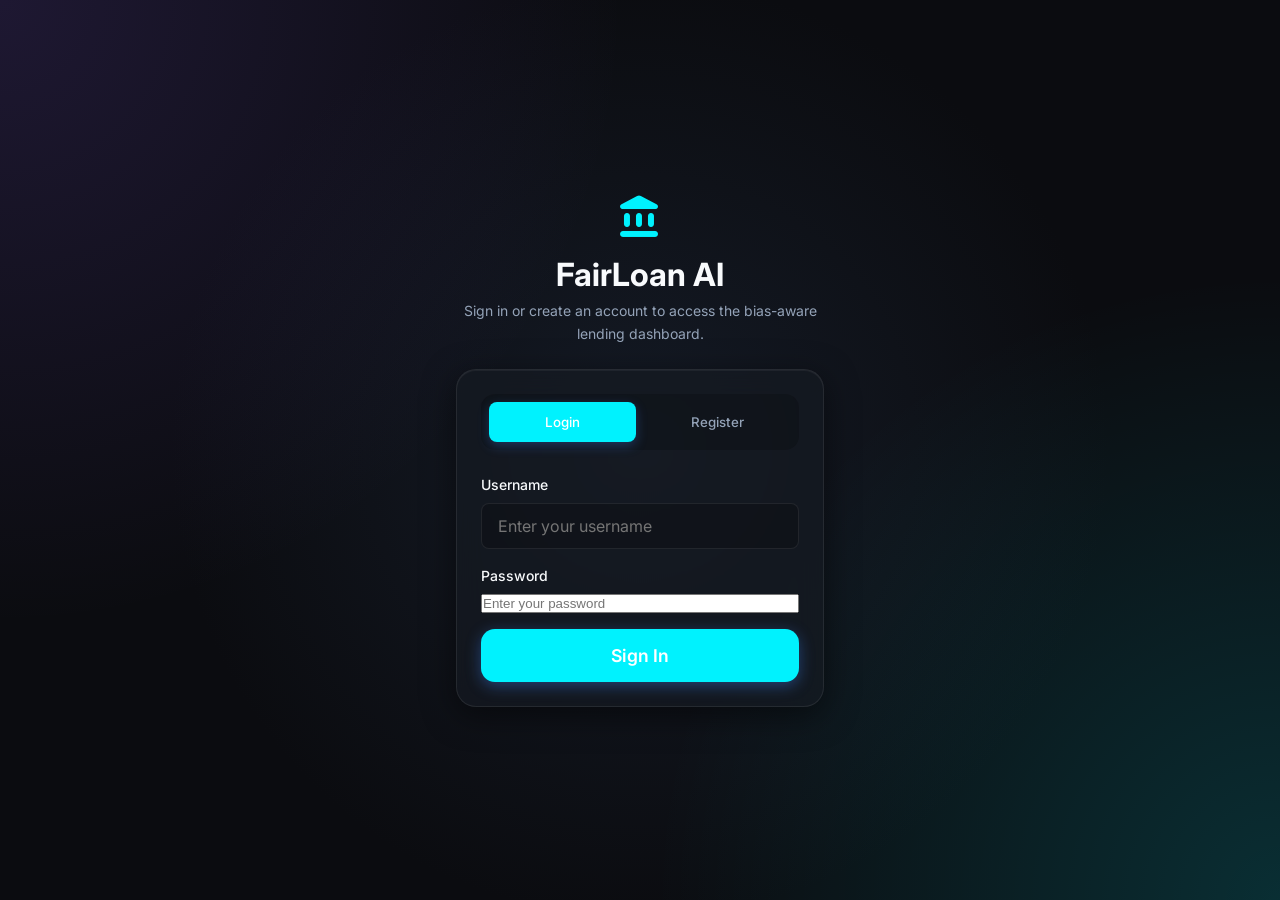
==== login.html @ 4c4ccc78 "Initial commit" ====
<!DOCTYPE html>
<html lang="en">
<head>
    <meta charset="UTF-8">
    <meta name="viewport" content="width=device-width, initial-scale=1.0">
    <title>Login - FairLoan AI</title>
    <link rel="stylesheet" href="styles.css">
    <link href="https://fonts.googleapis.com/css2?family=Inter:wght@400;500;600;700&display=swap" rel="stylesheet">
    <link href="https://fonts.googleapis.com/icon?family=Material+Icons+Round" rel="stylesheet">
</head>
<body class="login-body">
    
    <div class="login-container slide-up">
        <div class="login-header text-center">
            <span class="material-icons-round text-primary" style="font-size: 3rem;">account_balance</span>
            <h1>FairLoan AI</h1>
            <p class="text-muted text-sm mt-2">Sign in or create an account to access the bias-aware lending dashboard.</p>
        </div>

        <div class="card glass-effect mt-4">
            <!-- Tabs for Login / Register -->
            <div class="tabs">
                <button class="tab-btn active" id="tab-login" onclick="switchTab('login')">Login</button>
                <button class="tab-btn" id="tab-register" onclick="switchTab('register')">Register</button>
            </div>

            <!-- Error/Success Message Area -->
            <div id="auth-message" class="auth-message hidden"></div>

            <!-- Login Form -->
            <form id="login-form">
                <div class="form-group">
                    <label>Username</label>
                    <input type="text" id="login-username" placeholder="Enter your username" required>
                </div>
                <div class="form-group">
                    <label>Password</label>
                    <input type="password" id="login-password" placeholder="Enter your password" required>
                </div>
                <button type="submit" class="btn-primary w-100 mt-3" id="btn-login">Sign In</button>
            </form>

            <!-- Register Form (Hidden by default) -->
            <form id="register-form" class="hidden">
                <div class="form-group">
                    <label>Choose Username</label>
                    <input type="text" id="reg-username" placeholder="Pick a username" required minlength="3">
                </div>
                <div class="form-group">
                    <label>Create Password</label>
                    <input type="password" id="reg-password" placeholder="Create a secure password" required minlength="6">
                </div>
                <div class="form-group">
                    <label>Confirm Password</label>
                    <input type="password" id="reg-confirm" placeholder="Confirm your password" required minlength="6">
                </div>
                <button type="submit" class="btn-primary w-100 mt-3" id="btn-register">Create Account</button>
            </form>
        </div>
    </div>

    <script src="login.js"></script>
</body>
</html>
---- styles.css ----
:root {
    /* Primary Colors */
    --color-bg: #0b0c10;
    --color-surface: rgba(22, 27, 34, 0.65);
    --color-surface-hover: rgba(33, 40, 48, 0.85);
    --color-primary: #00f2fe;
    --color-primary-hover: #4facfe;
    --color-secondary: #8b5cf6;
    
    /* Status Colors */
    --color-success: #10b981;
    --color-success-bg: rgba(16, 185, 129, 0.15);
    --color-danger: #f43f5e;
    --color-danger-bg: rgba(244, 63, 94, 0.15);
    --color-warning: #f59e0b;
    --color-warning-bg: rgba(245, 158, 11, 0.15);

    /* Text Colors */
    --text-main: #f8fafc;
    --text-muted: #94a3b8;
    
    /* Border & Shadows */
    --border-color: rgba(255, 255, 255, 0.08);
    --shadow-glass: 0 8px 32px 0 rgba(0, 0, 0, 0.5), inset 0 1px 0 rgba(255,255,255,0.05);
    --border-radius-lg: 20px;
    --border-radius-md: 14px;
    --border-radius-sm: 8px;
    
    /* Fonts */
    --font-family: 'Inter', sans-serif;
}

* {
    box-sizing: border-box;
    margin: 0;
    padding: 0;
}

body {
    font-family: var(--font-family);
    background-color: var(--color-bg);
    background-image: 
        radial-gradient(circle at 0% 0%, rgba(139, 92, 246, 0.15), transparent 40%),
        radial-gradient(circle at 100% 100%, rgba(0, 242, 254, 0.15), transparent 40%),
        radial-gradient(circle at 50% 50%, rgba(30, 41, 59, 0.5), transparent 60%);
    background-attachment: fixed;
    color: var(--text-main);
    min-height: 100vh;
    line-height: 1.6;
}

/* Typography Utilities */
.text-primary { color: var(--color-primary); }
.text-success { color: var(--color-success); }
.text-danger { color: var(--color-danger); }
.text-muted { color: var(--text-muted); }
.text-sm { font-size: 0.875rem; }
.text-xs { font-size: 0.75rem; }
.text-center { text-align: center; }

/* Layouts */
.container {
    max-width: 1200px;
    margin: 0 auto;
    padding: 2rem 1rem;
}

.grid-layout {
    display: grid;
    grid-template-columns: 1fr 1fr;
    gap: 2rem;
}

.grid-2 {
    display: grid;
    grid-template-columns: 1fr 1fr;
    gap: 1rem;
}

.flex-center {
    display: flex;
    flex-direction: column;
    align-items: center;
    justify-content: center;
}

.flex-row {
    display: flex;
    gap: 1rem;
    align-items: center;
}

/* Glassmorphism */
.glass-effect {
    background: var(--color-surface);
    backdrop-filter: blur(12px);
    -webkit-backdrop-filter: blur(12px);
    border: 1px solid var(--border-color);
    box-shadow: var(--shadow-glass);
}

.card {
    border-radius: var(--border-radius-lg);
    padding: 1.5rem;
}

/* Navbar */
.navbar {
    display: flex;
    justify-content: space-between;
    align-items: center;
    padding: 1rem 2rem;
    position: sticky;
    top: 0;
    z-index: 100;
}

.nav-brand {
    display: flex;
    align-items: center;
    gap: 0.5rem;
}

.nav-brand h1 {
    font-size: 1.5rem;
    font-weight: 700;
    letter-spacing: -0.5px;
}

.nav-controls {
    display: flex;
    align-items: center;
    gap: 1.5rem;
}

.btn-select {
    background: rgba(255, 255, 255, 0.05);
    color: white;
    border: 1px solid var(--border-color);
    padding: 0.5rem 1rem;
    border-radius: var(--border-radius-sm);
    font-family: inherit;
    outline: none;
    cursor: pointer;
}

.btn-select option {
    background: var(--color-bg);
    color: white;
}

/* Mode Toggle Switch */
.mode-toggle {
    display: flex;
    align-items: center;
    gap: 0.5rem;
    font-size: 0.875rem;
    font-weight: 500;
}

.mode-toggle span.active {
    color: var(--color-primary);
}

.switch {
    position: relative;
    display: inline-block;
    width: 46px;
    height: 24px;
}

.switch input { 
    opacity: 0;
    width: 0;
    height: 0;
}

.slider {
    position: absolute;
    cursor: pointer;
    top: 0; left: 0; right: 0; bottom: 0;
    background-color: rgba(255, 255, 255, 0.2);
    transition: .4s;
}

.slider:before {
    position: absolute;
    content: "";
    height: 18px;
    width: 18px;
    left: 3px;
    bottom: 3px;
    background-color: white;
    transition: .4s;
}

input:checked + .slider {
    background-color: var(--color-primary);
}

input:checked + .slider:before {
    transform: translateX(22px);
}

.slider.round {
    border-radius: 24px;
}

.slider.round:before {
    border-radius: 50%;
}

/* Tabs */
.tabs {
    display: flex;
    gap: 0.5rem;
    margin-bottom: 1.5rem;
    background: rgba(0, 0, 0, 0.2);
    padding: 0.5rem;
    border-radius: var(--border-radius-md);
}

.tab-btn {
    flex: 1;
    display: flex;
    flex-direction: column;
    align-items: center;
    gap: 0.25rem;
    background: transparent;
    border: none;
    color: var(--text-muted);
    padding: 0.75rem;
    border-radius: var(--border-radius-sm);
    cursor: pointer;
    transition: all 0.3s ease;
    font-family: inherit;
    font-weight: 500;
}

.tab-btn.active {
    background: var(--color-primary);
    color: white;
    box-shadow: 0 4px 12px rgba(59, 130, 246, 0.3);
}

.tab-btn:hover:not(.active) {
    background: rgba(255, 255, 255, 0.05);
    color: white;
}

/* Forms */
.form-group {
    margin-bottom: 1rem;
    display: flex;
    flex-direction: column;
    gap: 0.4rem;
}

.form-group label {
    font-size: 0.875rem;
    font-weight: 500;
    color: var(--text-main);
}

input[type="number"], select, input[type="text"] {
    width: 100%;
    padding: 0.75rem 1rem;
    background: rgba(0, 0, 0, 0.2);
    border: 1px solid var(--border-color);
    border-radius: var(--border-radius-sm);
    color: white;
    font-family: inherit;
    font-size: 1rem;
    transition: border-color 0.3s, box-shadow 0.3s;
}

input:focus, select:focus {
    outline: none;
    border-color: var(--color-primary);
    box-shadow: 0 0 0 2px rgba(59, 130, 246, 0.2);
}

.input-group-container {
    display: grid;
    grid-template-columns: 1fr 1fr;
    gap: 1rem;
}

.hidden {
    display: none !important;
}

/* Modules */
.module-box {
    background: rgba(0, 0, 0, 0.15);
    border: 1px solid rgba(255,255,255,0.05);
    border-radius: var(--border-radius-md);
    padding: 1.25rem;
}

.module-box h3 {
    display: flex;
    align-items: center;
    gap: 0.5rem;
    font-size: 1.1rem;
    margin-bottom: 1rem;
    color: var(--text-main);
}

.mt-3 { margin-top: 1rem; }
.mt-4 { margin-top: 1.5rem; }
.mb-3 { margin-bottom: 1rem; }
.mb-4 { margin-bottom: 1.5rem; }
.w-100 { width: 100%; }

.calc-result {
    margin-top: 0.5rem;
    font-weight: 600;
    color: var(--color-success);
}

/* Buttons */
.btn-primary {
    background: var(--color-primary);
    color: white;
    border: none;
    padding: 1rem;
    border-radius: var(--border-radius-md);
    font-family: inherit;
    font-size: 1.1rem;
    font-weight: 600;
    cursor: pointer;
    display: flex;
    justify-content: center;
    align-items: center;
    gap: 0.5rem;
    transition: all 0.3s ease;
    box-shadow: 0 4px 15px rgba(59, 130, 246, 0.4);
}

.btn-primary:hover {
    background: var(--color-primary-hover);
    transform: translateY(-2px);
}

.btn-secondary {
    background: rgba(255, 255, 255, 0.1);
    color: white;
    border: 1px solid var(--border-color);
    padding: 0.75rem;
    border-radius: var(--border-radius-sm);
    font-family: inherit;
    font-weight: 500;
    cursor: pointer;
    transition: background 0.3s;
}

.btn-secondary:hover {
    background: rgba(255, 255, 255, 0.2);
}

/* Health Score */
.health-score-card {
    background: rgba(0,0,0,0.2);
    padding: 1rem;
    border-radius: var(--border-radius-sm);
    display: flex;
    flex-direction: column;
    gap: 0.5rem;
    margin-top: 1rem;
}

.score-bar {
    width: 100%;
    height: 8px;
    background: rgba(255,255,255,0.1);
    border-radius: 4px;
    overflow: hidden;
}

.score-fill {
    height: 100%;
    background: var(--color-success);
    transition: width 1s ease-in-out;
}

/* Dashboard States */
.large-icon {
    font-size: 4rem;
    margin-bottom: 1rem;
}

#empty-state {
    min-height: 400px;
}

/* Spinner */
.spinner {
    width: 40px;
    height: 40px;
    border: 4px solid rgba(255,255,255,0.1);
    border-left-color: var(--color-primary);
    border-radius: 50%;
    animation: spin 1s linear infinite;
    margin-bottom: 1rem;
}

@keyframes spin {
    to { transform: rotate(360deg); }
}

#loading-overlay {
    display: flex;
    flex-direction: column;
    align-items: center;
    justify-content: center;
    min-height: 400px;
}

/* Results */
.result-header {
    display: flex;
    align-items: center;
    gap: 1rem;
}

.status-icon {
    width: 48px;
    height: 48px;
    border-radius: 50%;
    display: flex;
    align-items: center;
    justify-content: center;
    color: white;
}

.status-icon.approved {
    background: var(--color-success);
    box-shadow: 0 0 15px rgba(16, 185, 129, 0.5);
}

.status-icon.approved::after {
    content: "check";
    font-family: 'Material Icons Round';
    font-size: 24px;
}

.status-icon.rejected {
    background: var(--color-danger);
    box-shadow: 0 0 15px rgba(239, 68, 68, 0.5);
}

.status-icon.rejected::after {
    content: "close";
    font-family: 'Material Icons Round';
    font-size: 24px;
}

.status-text {
    font-size: 1.5rem;
    font-weight: 700;
}

.status-text.approved { color: var(--color-success); }
.status-text.rejected { color: var(--color-danger); }

.reason-list {
    list-style: none;
    display: flex;
    flex-direction: column;
    gap: 0.5rem;
    margin-top: 0.5rem;
}

.reason-list li {
    display: flex;
    align-items: center;
    gap: 0.5rem;
    background: rgba(0,0,0,0.2);
    padding: 0.75rem;
    border-radius: var(--border-radius-sm);
    font-size: 0.9rem;
}

/* Feature Impact Bar Chart */
.chart-container {
    display: flex;
    flex-direction: column;
    gap: 0.75rem;
}

.bar-row {
    display: grid;
    grid-template-columns: 100px 1fr 40px;
    align-items: center;
    gap: 1rem;
    font-size: 0.85rem;
}

.bar-track {
    width: 100%;
    height: 12px;
    background: rgba(255,255,255,0.1);
    border-radius: 6px;
    position: relative;
    overflow: hidden;
}

.bar-fill {
    height: 100%;
    border-radius: 6px;
    position: absolute;
    left: 0;
    transition: width 1s ease-in-out;
}

.bar-fill.positive { background: var(--color-success); }
.bar-fill.negative { background: var(--color-danger); }

/* Bias Panel */
.badge {
    padding: 0.2rem 0.5rem;
    border-radius: 4px;
    font-size: 0.7rem;
    font-weight: 600;
}
.badge-success { background: var(--color-success-bg); color: var(--color-success); }
.badge-warning { background: var(--color-warning-bg); color: var(--color-warning); }

.compare-row {
    display: flex;
    justify-content: space-between;
    padding: 0.75rem;
    background: rgba(0,0,0,0.15);
    border-radius: var(--border-radius-sm);
    margin-bottom: 0.5rem;
}
.highlight-fair {
    border: 1px solid var(--color-success);
    background: var(--color-success-bg);
}

/* What-If Sliders */
.slider-group { margin-bottom: 1rem; }
.slider-header {
    display: flex;
    justify-content: space-between;
    font-size: 0.85rem;
    margin-bottom: 0.5rem;
}
.sim-slider {
    width: 100%;
    accent-color: var(--color-primary);
}

/* AI Advisor & Schemes */
.ai-header {
    display: flex;
    align-items: center;
    gap: 0.5rem;
    color: #a855f7;
}

.tips-list {
    list-style: none;
    display: flex;
    flex-direction: column;
    gap: 0.5rem;
}

.tips-list li {
    position: relative;
    padding-left: 1.5rem;
    font-size: 0.9rem;
}

.tips-list li::before {
    content: "•";
    position: absolute;
    left: 0;
    color: #a855f7;
    font-size: 1.2rem;
}

.scheme-card {
    background: rgba(59, 130, 246, 0.1);
    border-left: 4px solid var(--color-primary);
    padding: 1rem;
    border-radius: var(--border-radius-sm);
}

/* Animations */
.slide-up {
    animation: slideUp 0.5s ease forwards;
    opacity: 0;
    transform: translateY(20px);
}
.delay-1 { animation-delay: 0.2s; }

@keyframes slideUp {
    to { opacity: 1; transform: translateY(0); }
}

/* Responsive */
@media (max-width: 900px) {
    .grid-layout { grid-template-columns: 1fr; }
}

@media (max-width: 600px) {
    .input-group-container { grid-template-columns: 1fr; }
    .tabs { flex-direction: column; }
    .navbar { flex-direction: column; gap: 1rem; }
}

/* Login Page Styles */
.login-body {
    display: flex;
    align-items: center;
    justify-content: center;
    min-height: 100vh;
}
.login-container {
    width: 100%;
    max-width: 400px;
    padding: 1rem;
}
.auth-message {
    padding: 1rem;
    border-radius: var(--border-radius-sm);
    margin-bottom: 1rem;
    font-size: 0.9rem;
    text-align: center;
}
.auth-message.error {
    background: var(--color-danger-bg);
    color: var(--color-danger);
    border: 1px solid rgba(239, 68, 68, 0.3);
}
.auth-message.success {
    background: var(--color-success-bg);
    color: var(--color-success);
    border: 1px solid rgba(16, 185, 129, 0.3);
}
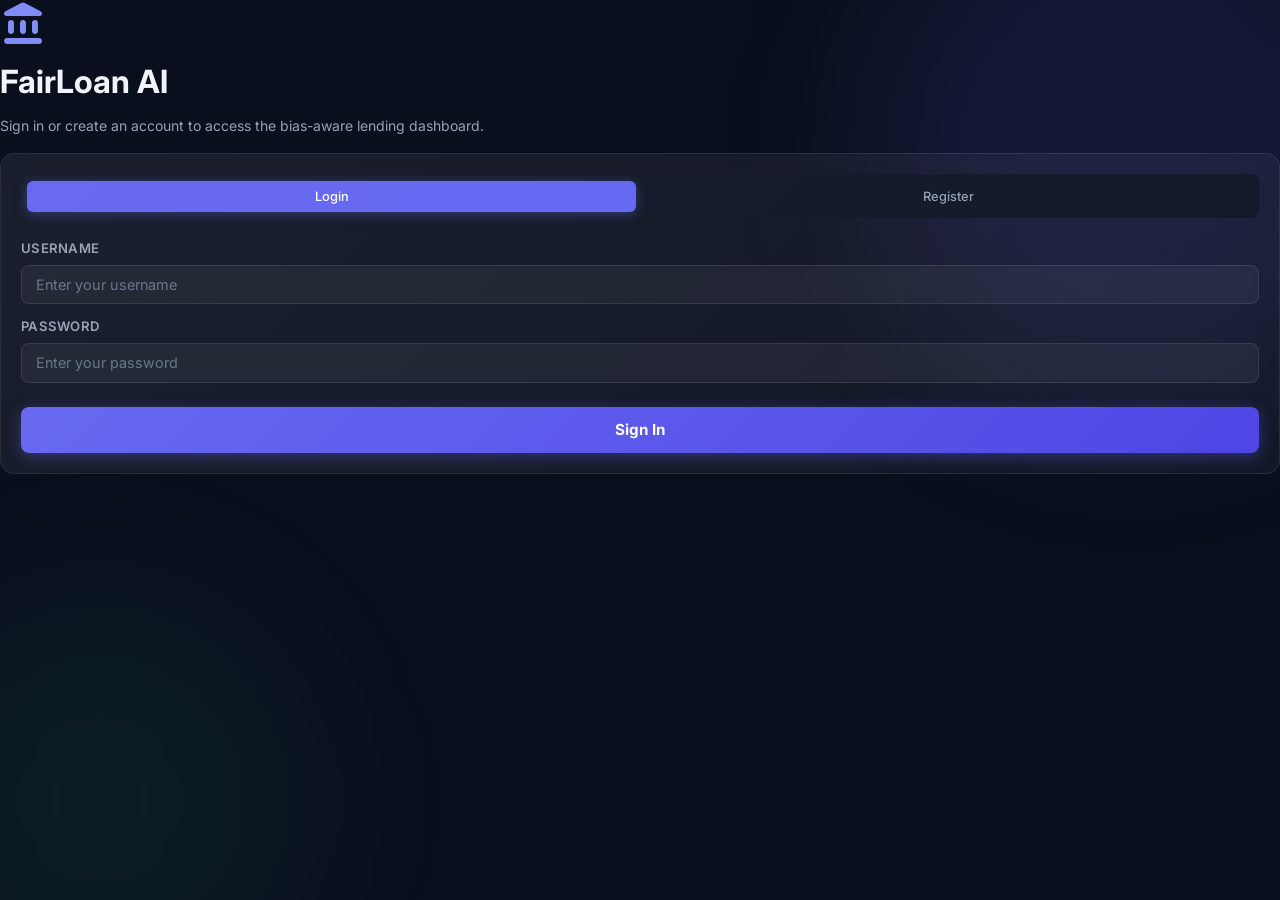
==== commit 1ceddfcc: "Fix: Convert server to Flask and add gunicorn for Render" ====
--- a/login.html
+++ b/login.html
@@ -59,6 +59,7 @@
         </div>
     </div>
 
+    <script src="config.js"></script>
     <script src="login.js"></script>
 </body>
 </html>
--- a/styles.css
+++ b/styles.css
@@ -1,643 +1,297 @@
+@import url('https://fonts.googleapis.com/css2?family=Inter:wght@400;500;600;700;800&display=swap');
+
+/* ── TOKENS ── */
 :root {
-    /* Primary Colors */
-    --color-bg: #0b0c10;
-    --color-surface: rgba(22, 27, 34, 0.65);
-    --color-surface-hover: rgba(33, 40, 48, 0.85);
-    --color-primary: #00f2fe;
-    --color-primary-hover: #4facfe;
-    --color-secondary: #8b5cf6;
-    
-    /* Status Colors */
-    --color-success: #10b981;
-    --color-success-bg: rgba(16, 185, 129, 0.15);
-    --color-danger: #f43f5e;
-    --color-danger-bg: rgba(244, 63, 94, 0.15);
-    --color-warning: #f59e0b;
-    --color-warning-bg: rgba(245, 158, 11, 0.15);
-
-    /* Text Colors */
-    --text-main: #f8fafc;
-    --text-muted: #94a3b8;
-    
-    /* Border & Shadows */
-    --border-color: rgba(255, 255, 255, 0.08);
-    --shadow-glass: 0 8px 32px 0 rgba(0, 0, 0, 0.5), inset 0 1px 0 rgba(255,255,255,0.05);
-    --border-radius-lg: 20px;
-    --border-radius-md: 14px;
-    --border-radius-sm: 8px;
-    
-    /* Fonts */
-    --font-family: 'Inter', sans-serif;
-}
-
-* {
-    box-sizing: border-box;
-    margin: 0;
-    padding: 0;
-}
-
-body {
-    font-family: var(--font-family);
-    background-color: var(--color-bg);
-    background-image: 
-        radial-gradient(circle at 0% 0%, rgba(139, 92, 246, 0.15), transparent 40%),
-        radial-gradient(circle at 100% 100%, rgba(0, 242, 254, 0.15), transparent 40%),
-        radial-gradient(circle at 50% 50%, rgba(30, 41, 59, 0.5), transparent 60%);
-    background-attachment: fixed;
-    color: var(--text-main);
-    min-height: 100vh;
-    line-height: 1.6;
-}
-
-/* Typography Utilities */
-.text-primary { color: var(--color-primary); }
-.text-success { color: var(--color-success); }
-.text-danger { color: var(--color-danger); }
-.text-muted { color: var(--text-muted); }
-.text-sm { font-size: 0.875rem; }
-.text-xs { font-size: 0.75rem; }
-.text-center { text-align: center; }
-
-/* Layouts */
-.container {
-    max-width: 1200px;
-    margin: 0 auto;
-    padding: 2rem 1rem;
-}
-
-.grid-layout {
-    display: grid;
-    grid-template-columns: 1fr 1fr;
-    gap: 2rem;
-}
-
-.grid-2 {
-    display: grid;
-    grid-template-columns: 1fr 1fr;
-    gap: 1rem;
-}
-
-.flex-center {
-    display: flex;
-    flex-direction: column;
-    align-items: center;
-    justify-content: center;
-}
-
-.flex-row {
-    display: flex;
-    gap: 1rem;
-    align-items: center;
-}
-
-/* Glassmorphism */
-.glass-effect {
-    background: var(--color-surface);
-    backdrop-filter: blur(12px);
-    -webkit-backdrop-filter: blur(12px);
-    border: 1px solid var(--border-color);
-    box-shadow: var(--shadow-glass);
-}
-
-.card {
-    border-radius: var(--border-radius-lg);
-    padding: 1.5rem;
-}
-
-/* Navbar */
-.navbar {
-    display: flex;
-    justify-content: space-between;
-    align-items: center;
-    padding: 1rem 2rem;
-    position: sticky;
-    top: 0;
-    z-index: 100;
-}
-
-.nav-brand {
-    display: flex;
-    align-items: center;
-    gap: 0.5rem;
-}
-
-.nav-brand h1 {
-    font-size: 1.5rem;
-    font-weight: 700;
-    letter-spacing: -0.5px;
-}
-
-.nav-controls {
-    display: flex;
-    align-items: center;
-    gap: 1.5rem;
-}
-
-.btn-select {
-    background: rgba(255, 255, 255, 0.05);
-    color: white;
-    border: 1px solid var(--border-color);
-    padding: 0.5rem 1rem;
-    border-radius: var(--border-radius-sm);
-    font-family: inherit;
-    outline: none;
-    cursor: pointer;
-}
-
-.btn-select option {
-    background: var(--color-bg);
-    color: white;
-}
-
-/* Mode Toggle Switch */
-.mode-toggle {
-    display: flex;
-    align-items: center;
-    gap: 0.5rem;
-    font-size: 0.875rem;
-    font-weight: 500;
-}
-
-.mode-toggle span.active {
-    color: var(--color-primary);
-}
-
-.switch {
-    position: relative;
-    display: inline-block;
-    width: 46px;
-    height: 24px;
-}
-
-.switch input { 
-    opacity: 0;
-    width: 0;
-    height: 0;
-}
-
-.slider {
-    position: absolute;
-    cursor: pointer;
-    top: 0; left: 0; right: 0; bottom: 0;
-    background-color: rgba(255, 255, 255, 0.2);
-    transition: .4s;
-}
-
-.slider:before {
-    position: absolute;
-    content: "";
-    height: 18px;
-    width: 18px;
-    left: 3px;
-    bottom: 3px;
-    background-color: white;
-    transition: .4s;
-}
-
-input:checked + .slider {
-    background-color: var(--color-primary);
-}
-
-input:checked + .slider:before {
-    transform: translateX(22px);
-}
-
-.slider.round {
-    border-radius: 24px;
-}
-
-.slider.round:before {
-    border-radius: 50%;
-}
-
-/* Tabs */
-.tabs {
-    display: flex;
-    gap: 0.5rem;
-    margin-bottom: 1.5rem;
-    background: rgba(0, 0, 0, 0.2);
-    padding: 0.5rem;
-    border-radius: var(--border-radius-md);
-}
-
-.tab-btn {
-    flex: 1;
-    display: flex;
-    flex-direction: column;
-    align-items: center;
-    gap: 0.25rem;
-    background: transparent;
-    border: none;
-    color: var(--text-muted);
-    padding: 0.75rem;
-    border-radius: var(--border-radius-sm);
-    cursor: pointer;
-    transition: all 0.3s ease;
-    font-family: inherit;
-    font-weight: 500;
-}
-
-.tab-btn.active {
-    background: var(--color-primary);
-    color: white;
-    box-shadow: 0 4px 12px rgba(59, 130, 246, 0.3);
-}
-
-.tab-btn:hover:not(.active) {
-    background: rgba(255, 255, 255, 0.05);
-    color: white;
-}
-
-/* Forms */
-.form-group {
-    margin-bottom: 1rem;
-    display: flex;
-    flex-direction: column;
-    gap: 0.4rem;
-}
-
-.form-group label {
-    font-size: 0.875rem;
-    font-weight: 500;
-    color: var(--text-main);
-}
-
-input[type="number"], select, input[type="text"] {
-    width: 100%;
-    padding: 0.75rem 1rem;
-    background: rgba(0, 0, 0, 0.2);
-    border: 1px solid var(--border-color);
-    border-radius: var(--border-radius-sm);
-    color: white;
-    font-family: inherit;
-    font-size: 1rem;
-    transition: border-color 0.3s, box-shadow 0.3s;
-}
-
-input:focus, select:focus {
-    outline: none;
-    border-color: var(--color-primary);
-    box-shadow: 0 0 0 2px rgba(59, 130, 246, 0.2);
-}
-
-.input-group-container {
-    display: grid;
-    grid-template-columns: 1fr 1fr;
-    gap: 1rem;
-}
-
-.hidden {
-    display: none !important;
-}
-
-/* Modules */
-.module-box {
-    background: rgba(0, 0, 0, 0.15);
-    border: 1px solid rgba(255,255,255,0.05);
-    border-radius: var(--border-radius-md);
-    padding: 1.25rem;
-}
-
-.module-box h3 {
-    display: flex;
-    align-items: center;
-    gap: 0.5rem;
-    font-size: 1.1rem;
-    margin-bottom: 1rem;
-    color: var(--text-main);
-}
-
-.mt-3 { margin-top: 1rem; }
-.mt-4 { margin-top: 1.5rem; }
-.mb-3 { margin-bottom: 1rem; }
-.mb-4 { margin-bottom: 1.5rem; }
-.w-100 { width: 100%; }
-
-.calc-result {
-    margin-top: 0.5rem;
-    font-weight: 600;
-    color: var(--color-success);
-}
-
-/* Buttons */
-.btn-primary {
-    background: var(--color-primary);
-    color: white;
-    border: none;
-    padding: 1rem;
-    border-radius: var(--border-radius-md);
-    font-family: inherit;
-    font-size: 1.1rem;
-    font-weight: 600;
-    cursor: pointer;
-    display: flex;
-    justify-content: center;
-    align-items: center;
-    gap: 0.5rem;
-    transition: all 0.3s ease;
-    box-shadow: 0 4px 15px rgba(59, 130, 246, 0.4);
-}
-
-.btn-primary:hover {
-    background: var(--color-primary-hover);
-    transform: translateY(-2px);
-}
-
-.btn-secondary {
-    background: rgba(255, 255, 255, 0.1);
-    color: white;
-    border: 1px solid var(--border-color);
-    padding: 0.75rem;
-    border-radius: var(--border-radius-sm);
-    font-family: inherit;
-    font-weight: 500;
-    cursor: pointer;
-    transition: background 0.3s;
-}
-
-.btn-secondary:hover {
-    background: rgba(255, 255, 255, 0.2);
-}
-
-/* Health Score */
-.health-score-card {
-    background: rgba(0,0,0,0.2);
-    padding: 1rem;
-    border-radius: var(--border-radius-sm);
-    display: flex;
-    flex-direction: column;
-    gap: 0.5rem;
-    margin-top: 1rem;
-}
-
-.score-bar {
-    width: 100%;
-    height: 8px;
-    background: rgba(255,255,255,0.1);
-    border-radius: 4px;
-    overflow: hidden;
-}
-
-.score-fill {
-    height: 100%;
-    background: var(--color-success);
-    transition: width 1s ease-in-out;
-}
-
-/* Dashboard States */
-.large-icon {
-    font-size: 4rem;
-    margin-bottom: 1rem;
-}
-
-#empty-state {
-    min-height: 400px;
-}
-
-/* Spinner */
-.spinner {
-    width: 40px;
-    height: 40px;
-    border: 4px solid rgba(255,255,255,0.1);
-    border-left-color: var(--color-primary);
-    border-radius: 50%;
-    animation: spin 1s linear infinite;
-    margin-bottom: 1rem;
-}
-
-@keyframes spin {
-    to { transform: rotate(360deg); }
-}
-
-#loading-overlay {
-    display: flex;
-    flex-direction: column;
-    align-items: center;
-    justify-content: center;
-    min-height: 400px;
-}
-
-/* Results */
-.result-header {
-    display: flex;
-    align-items: center;
-    gap: 1rem;
-}
-
-.status-icon {
-    width: 48px;
-    height: 48px;
-    border-radius: 50%;
-    display: flex;
-    align-items: center;
-    justify-content: center;
-    color: white;
-}
-
-.status-icon.approved {
-    background: var(--color-success);
-    box-shadow: 0 0 15px rgba(16, 185, 129, 0.5);
-}
-
-.status-icon.approved::after {
-    content: "check";
-    font-family: 'Material Icons Round';
-    font-size: 24px;
-}
-
-.status-icon.rejected {
-    background: var(--color-danger);
-    box-shadow: 0 0 15px rgba(239, 68, 68, 0.5);
-}
-
-.status-icon.rejected::after {
-    content: "close";
-    font-family: 'Material Icons Round';
-    font-size: 24px;
-}
-
-.status-text {
-    font-size: 1.5rem;
-    font-weight: 700;
-}
-
-.status-text.approved { color: var(--color-success); }
-.status-text.rejected { color: var(--color-danger); }
-
-.reason-list {
-    list-style: none;
-    display: flex;
-    flex-direction: column;
-    gap: 0.5rem;
-    margin-top: 0.5rem;
-}
-
-.reason-list li {
-    display: flex;
-    align-items: center;
-    gap: 0.5rem;
-    background: rgba(0,0,0,0.2);
-    padding: 0.75rem;
-    border-radius: var(--border-radius-sm);
-    font-size: 0.9rem;
-}
-
-/* Feature Impact Bar Chart */
-.chart-container {
-    display: flex;
-    flex-direction: column;
-    gap: 0.75rem;
-}
-
-.bar-row {
-    display: grid;
-    grid-template-columns: 100px 1fr 40px;
-    align-items: center;
-    gap: 1rem;
-    font-size: 0.85rem;
-}
-
-.bar-track {
-    width: 100%;
-    height: 12px;
-    background: rgba(255,255,255,0.1);
-    border-radius: 6px;
-    position: relative;
-    overflow: hidden;
-}
-
-.bar-fill {
-    height: 100%;
-    border-radius: 6px;
-    position: absolute;
-    left: 0;
-    transition: width 1s ease-in-out;
-}
-
-.bar-fill.positive { background: var(--color-success); }
-.bar-fill.negative { background: var(--color-danger); }
-
-/* Bias Panel */
-.badge {
-    padding: 0.2rem 0.5rem;
-    border-radius: 4px;
-    font-size: 0.7rem;
-    font-weight: 600;
-}
-.badge-success { background: var(--color-success-bg); color: var(--color-success); }
-.badge-warning { background: var(--color-warning-bg); color: var(--color-warning); }
-
-.compare-row {
-    display: flex;
-    justify-content: space-between;
-    padding: 0.75rem;
-    background: rgba(0,0,0,0.15);
-    border-radius: var(--border-radius-sm);
-    margin-bottom: 0.5rem;
-}
-.highlight-fair {
-    border: 1px solid var(--color-success);
-    background: var(--color-success-bg);
-}
-
-/* What-If Sliders */
-.slider-group { margin-bottom: 1rem; }
-.slider-header {
-    display: flex;
-    justify-content: space-between;
-    font-size: 0.85rem;
-    margin-bottom: 0.5rem;
-}
-.sim-slider {
-    width: 100%;
-    accent-color: var(--color-primary);
-}
-
-/* AI Advisor & Schemes */
-.ai-header {
-    display: flex;
-    align-items: center;
-    gap: 0.5rem;
-    color: #a855f7;
-}
-
-.tips-list {
-    list-style: none;
-    display: flex;
-    flex-direction: column;
-    gap: 0.5rem;
-}
-
-.tips-list li {
-    position: relative;
-    padding-left: 1.5rem;
-    font-size: 0.9rem;
-}
-
-.tips-list li::before {
-    content: "•";
-    position: absolute;
-    left: 0;
-    color: #a855f7;
-    font-size: 1.2rem;
-}
-
-.scheme-card {
-    background: rgba(59, 130, 246, 0.1);
-    border-left: 4px solid var(--color-primary);
-    padding: 1rem;
-    border-radius: var(--border-radius-sm);
-}
-
-/* Animations */
-.slide-up {
-    animation: slideUp 0.5s ease forwards;
-    opacity: 0;
-    transform: translateY(20px);
-}
-.delay-1 { animation-delay: 0.2s; }
-
-@keyframes slideUp {
-    to { opacity: 1; transform: translateY(0); }
-}
-
-/* Responsive */
-@media (max-width: 900px) {
-    .grid-layout { grid-template-columns: 1fr; }
-}
-
-@media (max-width: 600px) {
-    .input-group-container { grid-template-columns: 1fr; }
-    .tabs { flex-direction: column; }
-    .navbar { flex-direction: column; gap: 1rem; }
-}
-
-/* Login Page Styles */
-.login-body {
-    display: flex;
-    align-items: center;
-    justify-content: center;
-    min-height: 100vh;
-}
-.login-container {
-    width: 100%;
-    max-width: 400px;
-    padding: 1rem;
-}
-.auth-message {
-    padding: 1rem;
-    border-radius: var(--border-radius-sm);
-    margin-bottom: 1rem;
-    font-size: 0.9rem;
-    text-align: center;
-}
-.auth-message.error {
-    background: var(--color-danger-bg);
-    color: var(--color-danger);
-    border: 1px solid rgba(239, 68, 68, 0.3);
-}
-.auth-message.success {
-    background: var(--color-success-bg);
-    color: var(--color-success);
-    border: 1px solid rgba(16, 185, 129, 0.3);
-}
+  --bg: #0a0f1e;
+  --bg2: #111827;
+  --bg3: #1a2236;
+  --card: rgba(255,255,255,0.04);
+  --card-border: rgba(255,255,255,0.09);
+  --primary: #6366f1;
+  --primary-light: #818cf8;
+  --success: #22c55e;
+  --danger: #ef4444;
+  --warning: #f59e0b;
+  --text: #f1f5f9;
+  --text-muted: #94a3b8;
+  --text-xs: #64748b;
+  --radius: 14px;
+  --radius-sm: 8px;
+  --shadow: 0 4px 24px rgba(0,0,0,0.4);
+  --glow: 0 0 20px rgba(99,102,241,0.25);
+  --transition: 0.22s cubic-bezier(0.4,0,0.2,1);
+}
+
+/* ── RESET ── */
+*,*::before,*::after{box-sizing:border-box;margin:0;padding:0}
+html{scroll-behavior:smooth}
+body{font-family:'Inter',sans-serif;background:var(--bg);color:var(--text);min-height:100vh;line-height:1.6;overflow-x:hidden}
+input,select,textarea,button{font-family:inherit}
+a{color:inherit;text-decoration:none}
+ul{list-style:none}
+
+/* ── SCROLLBAR ── */
+::-webkit-scrollbar{width:6px}
+::-webkit-scrollbar-track{background:var(--bg2)}
+::-webkit-scrollbar-thumb{background:var(--primary);border-radius:99px}
+
+/* ── UTILITY ── */
+.hidden{display:none!important}
+.text-sm{font-size:0.875rem}
+.text-xs{font-size:0.75rem}
+.text-muted{color:var(--text-muted)}
+.text-success{color:var(--success)}
+.text-danger{color:var(--danger)}
+.text-warning{color:var(--warning)}
+.text-primary{color:var(--primary-light)}
+.mt-1{margin-top:0.25rem}.mt-2{margin-top:0.5rem}.mt-3{margin-top:0.75rem}.mt-4{margin-top:1rem}
+.mb-1{margin-bottom:0.25rem}.mb-2{margin-bottom:0.5rem}.mb-3{margin-bottom:0.75rem}.mb-4{margin-bottom:1rem}
+.w-100{width:100%}
+.flex-row{display:flex;gap:0.75rem;align-items:center}
+.flex-center{display:flex;flex-direction:column;align-items:center;justify-content:center}
+.grid-2{display:grid;grid-template-columns:1fr 1fr;gap:0.75rem}
+.bold{font-weight:700}
+
+/* ── BACKGROUND ORBS ── */
+body::before,body::after{
+  content:'';position:fixed;border-radius:50%;filter:blur(80px);pointer-events:none;z-index:0;
+}
+body::before{width:500px;height:500px;background:rgba(99,102,241,0.12);top:-100px;right:-100px}
+body::after{width:400px;height:400px;background:rgba(34,197,94,0.07);bottom:-100px;left:-100px}
+
+/* ── NAVBAR ── */
+.navbar{
+  position:sticky;top:0;z-index:100;
+  display:flex;align-items:center;justify-content:space-between;
+  padding:0.75rem 1.5rem;
+  background:rgba(10,15,30,0.85);
+  backdrop-filter:blur(20px);
+  border-bottom:1px solid var(--card-border);
+}
+.nav-brand{display:flex;align-items:center;gap:0.6rem}
+.nav-brand h1{font-size:1.15rem;font-weight:800;background:linear-gradient(135deg,#818cf8,#22d3ee);-webkit-background-clip:text;-webkit-text-fill-color:transparent}
+.nav-controls{display:flex;align-items:center;gap:0.75rem;flex-wrap:wrap}
+
+/* ── LANGUAGE SELECT ── */
+.btn-select{
+  background:var(--bg3);border:1px solid var(--card-border);color:var(--text);
+  padding:0.4rem 0.75rem;border-radius:var(--radius-sm);font-size:0.85rem;cursor:pointer;
+  transition:var(--transition);
+}
+.btn-select:focus{outline:none;border-color:var(--primary)}
+
+/* ── MODE TOGGLE ── */
+.mode-toggle{display:flex;align-items:center;gap:0.5rem;font-size:0.85rem;font-weight:500}
+.mode-toggle span{color:var(--text-muted);transition:var(--transition)}
+.mode-toggle span.active{color:var(--text);font-weight:700}
+.switch{position:relative;display:inline-block;width:44px;height:24px}
+.switch input{opacity:0;width:0;height:0}
+.slider{position:absolute;inset:0;cursor:pointer;background:var(--bg3);border-radius:99px;border:1px solid var(--card-border);transition:var(--transition)}
+.slider::before{content:'';position:absolute;width:16px;height:16px;border-radius:50%;background:#fff;left:3px;top:3px;transition:var(--transition)}
+input:checked + .slider{background:var(--primary);border-color:var(--primary)}
+input:checked + .slider::before{transform:translateX(20px)}
+
+/* ── LAYOUT ── */
+.container{max-width:1400px;margin:0 auto;padding:1.5rem}
+.grid-layout{display:grid;grid-template-columns:minmax(0,420px) 1fr;gap:1.5rem;align-items:start}
+
+/* ── CARD ── */
+.card{
+  background:var(--card);border:1px solid var(--card-border);
+  border-radius:var(--radius);padding:1.25rem;
+  backdrop-filter:blur(16px);position:relative;overflow:hidden;
+  transition:var(--transition);
+}
+.card:hover{border-color:rgba(99,102,241,0.25)}
+.card::before{content:'';position:absolute;inset:0;background:linear-gradient(135deg,rgba(255,255,255,0.03),transparent);pointer-events:none}
+
+/* ── TABS ── */
+.tabs{display:flex;gap:0.5rem;margin-bottom:1.25rem;background:var(--bg2);padding:0.4rem;border-radius:var(--radius-sm)}
+.tab-btn{
+  flex:1;padding:0.5rem 0.5rem;border:none;background:none;color:var(--text-muted);
+  cursor:pointer;border-radius:6px;font-size:0.8rem;font-weight:500;
+  display:flex;align-items:center;justify-content:center;gap:0.35rem;
+  transition:var(--transition);
+}
+.tab-btn .material-icons-round{font-size:1rem}
+.tab-btn.active{background:var(--primary);color:#fff;box-shadow:0 2px 12px rgba(99,102,241,0.4)}
+.tab-btn:hover:not(.active){background:rgba(255,255,255,0.06);color:var(--text)}
+
+/* ── FORM ── */
+.form-group{display:flex;flex-direction:column;gap:0.35rem;margin-bottom:0.75rem}
+.form-group label{font-size:0.82rem;font-weight:600;color:var(--text-muted);letter-spacing:0.02em;text-transform:uppercase}
+.form-group input,.form-group select{
+  background:rgba(255,255,255,0.05);border:1px solid var(--card-border);
+  color:var(--text);padding:0.65rem 0.85rem;border-radius:var(--radius-sm);
+  font-size:0.9rem;transition:var(--transition);
+}
+.form-group input:focus,.form-group select:focus{
+  outline:none;border-color:var(--primary);
+  box-shadow:0 0 0 3px rgba(99,102,241,0.15);
+  background:rgba(99,102,241,0.06);
+}
+.form-group select option{background:var(--bg2)}
+.form-group input::placeholder{color:var(--text-xs)}
+
+/* ── MODULE BOX ── */
+.module-box{
+  background:rgba(255,255,255,0.03);border:1px solid var(--card-border);
+  border-radius:var(--radius);padding:1rem;margin-top:1rem;
+}
+.module-box h3{font-size:0.95rem;font-weight:700;display:flex;align-items:center;gap:0.5rem;margin-bottom:0.75rem}
+.module-box h3 .material-icons-round{font-size:1.2rem;color:var(--primary-light)}
+
+/* ── HEALTH SCORE ── */
+.health-score-card{background:var(--bg2);border-radius:var(--radius-sm);padding:0.85rem;margin-top:0.75rem;display:flex;flex-direction:column;gap:0.5rem}
+.score-bar{height:8px;background:rgba(255,255,255,0.08);border-radius:99px;overflow:hidden}
+.score-fill{height:100%;border-radius:99px;background:var(--primary);transition:width 0.6s cubic-bezier(0.4,0,0.2,1);width:0%}
+.health-score-card>span{font-size:0.82rem;font-weight:600;color:var(--text-muted)}
+#health-score-text{font-weight:700;font-size:1rem;color:var(--text)}
+
+/* ── BUTTONS ── */
+.btn-primary{
+  display:inline-flex;align-items:center;justify-content:center;gap:0.5rem;
+  padding:0.85rem 1.5rem;border-radius:var(--radius-sm);border:none;cursor:pointer;
+  font-weight:700;font-size:0.95rem;
+  background:linear-gradient(135deg,var(--primary),#4f46e5);color:#fff;
+  box-shadow:0 4px 16px rgba(99,102,241,0.35);transition:var(--transition);
+}
+.btn-primary:hover{transform:translateY(-2px);box-shadow:0 6px 24px rgba(99,102,241,0.5)}
+.btn-primary:active{transform:translateY(0)}
+.btn-primary:disabled{opacity:0.5;cursor:not-allowed;transform:none}
+.btn-secondary{
+  display:inline-flex;align-items:center;justify-content:center;gap:0.4rem;
+  padding:0.6rem 1rem;border-radius:var(--radius-sm);
+  border:1px solid var(--card-border);background:rgba(255,255,255,0.06);
+  color:var(--text);cursor:pointer;font-size:0.85rem;font-weight:600;transition:var(--transition);
+}
+.btn-secondary:hover{background:rgba(255,255,255,0.1);border-color:var(--primary)}
+.btn-large{padding:1rem 1.5rem;font-size:1rem;border-radius:10px}
+
+/* ── RESULTS SECTION ── */
+.results-section{display:flex;flex-direction:column;gap:1rem}
+.result-card{}
+.result-header{display:flex;align-items:center;gap:1rem}
+.status-icon{width:52px;height:52px;border-radius:50%;flex-shrink:0}
+.status-icon.approved{background:rgba(34,197,94,0.15);border:2px solid var(--success);position:relative}
+.status-icon.rejected{background:rgba(239,68,68,0.15);border:2px solid var(--danger);position:relative}
+.status-icon.approved::after{content:'✓';position:absolute;inset:0;display:flex;align-items:center;justify-content:center;color:var(--success);font-size:1.5rem;font-weight:900}
+.status-icon.rejected::after{content:'✗';position:absolute;inset:0;display:flex;align-items:center;justify-content:center;color:var(--danger);font-size:1.5rem;font-weight:900}
+.status-text{font-size:1.6rem;font-weight:800}
+.status-text.approved{color:var(--success)}
+.status-text.rejected{color:var(--danger)}
+
+/* ── REASON LIST ── */
+.reason-list li{display:flex;align-items:center;gap:0.5rem;padding:0.45rem 0;font-size:0.88rem;border-bottom:1px solid rgba(255,255,255,0.05)}
+.reason-list li:last-child{border-bottom:none}
+.reason-list .material-icons-round{font-size:1.1rem;flex-shrink:0}
+
+/* ── CHART ── */
+.chart-container{display:flex;flex-direction:column;gap:0.75rem}
+.bar-row{display:grid;grid-template-columns:110px 1fr 50px;align-items:center;gap:0.75rem;font-size:0.82rem}
+.bar-track{height:10px;background:rgba(255,255,255,0.07);border-radius:99px;overflow:hidden;position:relative}
+.bar-fill{height:100%;border-radius:99px;width:0%;transition:width 0.8s cubic-bezier(0.4,0,0.2,1)}
+.bar-fill.positive{background:linear-gradient(90deg,var(--primary),var(--success))}
+.bar-fill.negative{background:linear-gradient(90deg,var(--danger),#f97316)}
+
+/* ── BIAS PANEL ── */
+.bias-panel .stat-box{background:var(--bg2);border-radius:var(--radius-sm);padding:0.85rem;text-align:center}
+.stat-box .stat-val{font-size:1.5rem;font-weight:800;margin:0.25rem 0}
+.compare-row{display:flex;justify-content:space-between;align-items:center;padding:0.6rem 0.9rem;background:var(--bg2);border-radius:var(--radius-sm);margin-bottom:0.5rem}
+.compare-row.highlight-fair{background:rgba(34,197,94,0.08);border:1px solid rgba(34,197,94,0.25)}
+.bias-bar{height:6px;background:rgba(255,255,255,0.06);border-radius:99px;overflow:hidden;margin-top:0.5rem}
+.bias-fill{height:100%;border-radius:99px;background:var(--warning);transition:width 0.7s ease}
+
+/* ── BADGES ── */
+.badge{display:inline-block;padding:0.15rem 0.5rem;border-radius:99px;font-size:0.7rem;font-weight:700}
+.badge-success{background:rgba(34,197,94,0.15);color:var(--success)}
+.badge-warning{background:rgba(245,158,11,0.15);color:var(--warning)}
+.badge-danger{background:rgba(239,68,68,0.15);color:var(--danger)}
+
+/* ── SLIDERS ── */
+.slider-group{margin-bottom:0.85rem}
+.slider-header{display:flex;justify-content:space-between;font-size:0.85rem;font-weight:600;margin-bottom:0.5rem}
+.sim-slider{width:100%;-webkit-appearance:none;height:6px;background:rgba(255,255,255,0.08);border-radius:99px;outline:none}
+.sim-slider::-webkit-slider-thumb{-webkit-appearance:none;width:18px;height:18px;border-radius:50%;background:var(--primary);cursor:pointer;box-shadow:0 0 8px rgba(99,102,241,0.5);transition:var(--transition)}
+.sim-slider::-webkit-slider-thumb:hover{transform:scale(1.2)}
+
+/* ── SCHEME CARDS ── */
+.scheme-card{background:var(--bg2);border:1px solid var(--card-border);border-radius:var(--radius-sm);padding:0.75rem;display:flex;gap:0.75rem;align-items:flex-start}
+.scheme-icon{background:rgba(99,102,241,0.15);border-radius:8px;padding:0.5rem;display:flex;align-items:center;justify-content:center;flex-shrink:0}
+.scheme-icon .material-icons-round{font-size:1.2rem;color:var(--primary-light)}
+
+/* ── AI ADVISOR ── */
+.ai-advisor{background:linear-gradient(135deg,rgba(99,102,241,0.08),rgba(34,197,94,0.05))}
+.ai-header{display:flex;align-items:center;gap:0.6rem}
+.ai-header .material-icons-round{color:var(--primary-light);font-size:1.5rem}
+.tips-list li{padding:0.5rem 0;font-size:0.88rem;border-bottom:1px solid rgba(255,255,255,0.05);display:flex;gap:0.5rem}
+.tips-list li::before{content:'→';color:var(--primary-light);flex-shrink:0}
+
+/* ── LOADING ── */
+#loading-overlay{display:flex;flex-direction:column;align-items:center;justify-content:center;gap:1rem;padding:3rem;background:var(--card);border-radius:var(--radius);border:1px solid var(--card-border)}
+.spinner{width:40px;height:40px;border:3px solid rgba(99,102,241,0.2);border-top-color:var(--primary);border-radius:50%;animation:spin 0.8s linear infinite}
+@keyframes spin{to{transform:rotate(360deg)}}
+
+/* ── EMPTY STATE ── */
+#empty-state{min-height:300px;gap:1rem}
+.large-icon{font-size:3rem!important;color:var(--text-xs)!important}
+
+/* ── REJECTION BOX ── */
+.rejection-box{background:rgba(239,68,68,0.07);border-left:3px solid var(--danger);border-radius:var(--radius-sm);padding:0.85rem;margin-top:0.75rem}
+
+/* ── PROP SUBGROUP ── */
+.prop-subgroup{margin-top:0.5rem}
+.prop-subgroup.hidden{display:none}
+.calc-result{font-size:0.85rem;font-weight:700;color:var(--primary-light);margin-top:0.5rem}
+.disclaimer{color:var(--text-xs);margin-top:0.5rem;font-style:italic}
+
+/* ── TOAST ── */
+#toast-container{position:fixed;bottom:1.5rem;right:1.5rem;z-index:999;display:flex;flex-direction:column;gap:0.5rem}
+.toast{padding:0.75rem 1.25rem;border-radius:var(--radius-sm);font-size:0.88rem;font-weight:600;box-shadow:var(--shadow);animation:slideIn 0.3s ease,fadeOut 0.3s ease 3.7s forwards;display:flex;align-items:center;gap:0.5rem}
+.toast.success{background:#1a3c2a;border:1px solid var(--success);color:var(--success)}
+.toast.error{background:#3c1a1a;border:1px solid var(--danger);color:var(--danger)}
+.toast.info{background:#1e2a4a;border:1px solid var(--primary);color:var(--primary-light)}
+@keyframes slideIn{from{transform:translateX(100px);opacity:0}to{transform:translateX(0);opacity:1}}
+@keyframes fadeOut{to{opacity:0;transform:translateX(100px)}}
+
+/* ── ANIMATIONS ── */
+@keyframes slideUp{from{opacity:0;transform:translateY(24px)}to{opacity:1;transform:translateY(0)}}
+.slide-up{animation:slideUp 0.5s ease forwards}
+.slide-up.delay-1{animation-delay:0.1s;opacity:0}
+
+/* ── LOGIN PAGE ── */
+.login-wrapper{min-height:100vh;display:flex;align-items:center;justify-content:center;padding:1.5rem}
+.login-box{width:100%;max-width:440px;background:var(--card);border:1px solid var(--card-border);border-radius:var(--radius);padding:2rem;backdrop-filter:blur(20px)}
+.login-logo{text-align:center;margin-bottom:1.5rem}
+.login-logo h1{font-size:1.75rem;font-weight:800;background:linear-gradient(135deg,#818cf8,#22d3ee);-webkit-background-clip:text;-webkit-text-fill-color:transparent}
+.login-tabs{display:flex;background:var(--bg2);border-radius:var(--radius-sm);padding:0.3rem;margin-bottom:1.5rem}
+.login-tab{flex:1;padding:0.55rem;border:none;background:none;color:var(--text-muted);cursor:pointer;border-radius:6px;font-size:0.9rem;font-weight:600;transition:var(--transition)}
+.login-tab.active{background:var(--primary);color:#fff}
+.auth-message{padding:0.65rem 0.9rem;border-radius:var(--radius-sm);font-size:0.85rem;font-weight:500;margin-bottom:0.75rem}
+.auth-message.success{background:rgba(34,197,94,0.1);border:1px solid var(--success);color:var(--success)}
+.auth-message.error{background:rgba(239,68,68,0.1);border:1px solid var(--danger);color:var(--danger)}
+
+/* ── UPLOAD ZONE ── */
+.upload-zone{background:rgba(99,102,241,0.05);border:1px dashed var(--primary);border-radius:var(--radius-sm);padding:0.85rem}
+#bank-statement-file{background:transparent;border:none;color:var(--text);font-size:0.82rem;width:100%}
+#bank-statement-file::file-selector-button{background:var(--bg3);border:1px solid var(--card-border);color:var(--text);padding:0.35rem 0.75rem;border-radius:6px;cursor:pointer;font-size:0.8rem;margin-right:0.75rem;transition:var(--transition)}
+#bank-statement-file::file-selector-button:hover{background:var(--primary);border-color:var(--primary)}
+
+/* ── HIGHLIGHT BORDER ── */
+.highlight-border{border-color:rgba(99,102,241,0.4)}
+
+/* ── RESPONSIVE ── */
+@media(max-width:900px){
+  .grid-layout{grid-template-columns:1fr}
+  .nav-controls{gap:0.5rem}
+  .nav-brand h1{font-size:1rem}
+}
+@media(max-width:480px){
+  .container{padding:0.75rem}
+  .navbar{padding:0.65rem 1rem}
+  .grid-2{grid-template-columns:1fr}
+  .tabs{flex-direction:column}
+  .tab-btn{padding:0.6rem}
+  .btn-large{padding:0.85rem 1rem;font-size:0.9rem}
+  .bar-row{grid-template-columns:90px 1fr 44px}
+}
